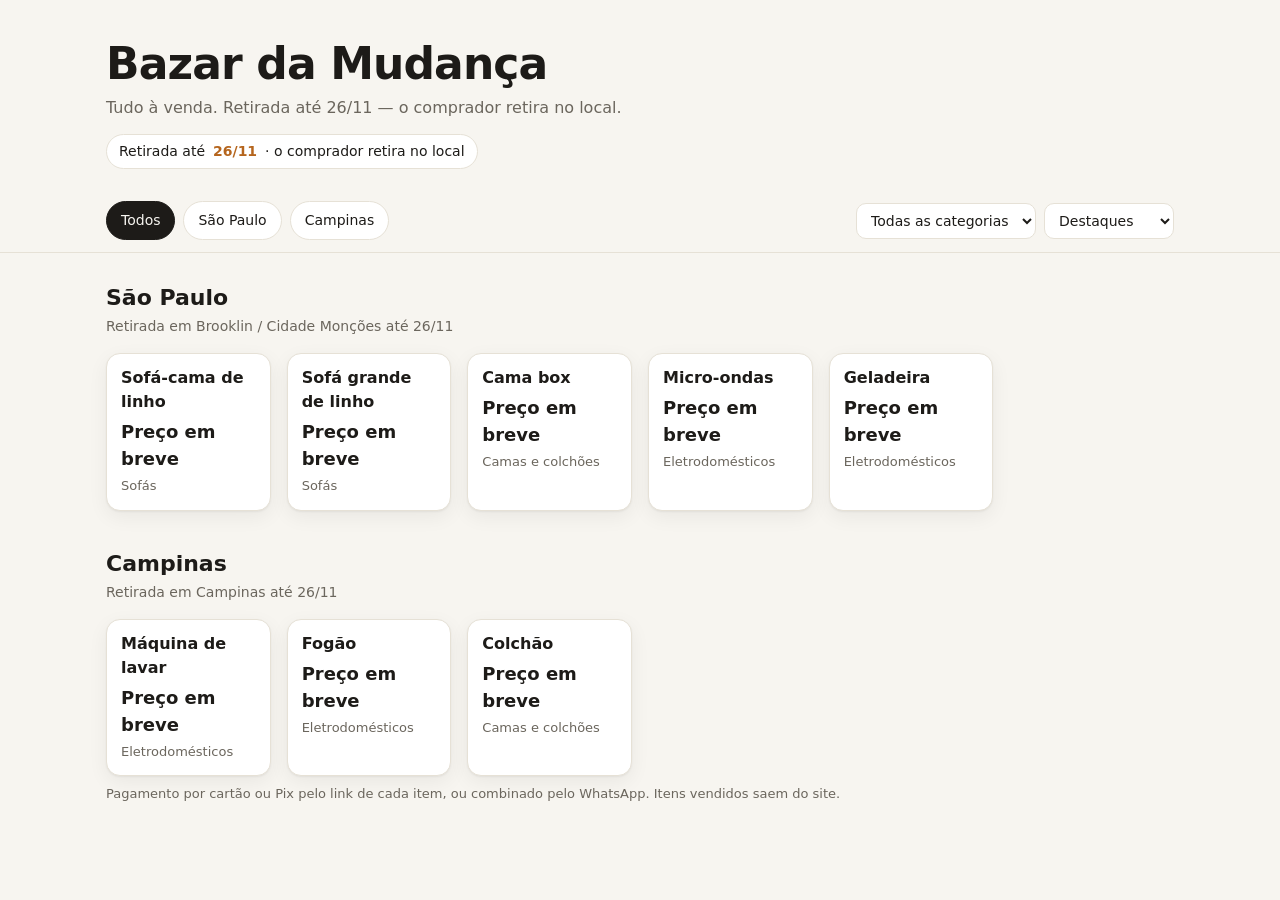
==== index.html @ 938e706e "Bazar da Mudança: vitrine, admin e dados iniciais Co-Authored-By: Claude Opus 5.5 <noreply@anthropic" ====
<!doctype html>
<html lang="pt-BR">
<head>
<meta charset="utf-8">
<meta name="viewport" content="width=device-width,initial-scale=1">
<title>Bazar da Mudança</title>
<meta name="description" content="Móveis e eletrodomésticos à venda em São Paulo e Campinas. Retirada até 26/11.">
<meta property="og:title" content="Bazar da Mudança — SP e Campinas">
<meta property="og:description" content="Sofás, cama box, geladeira, fogão e mais. Retirada até 26/11.">
<link rel="stylesheet" href="assets/styles.css">
</head>
<body>
<header class="hero wrap">
  <h1 id="title">Bazar da Mudança</h1>
  <p id="tagline">Tudo à venda.</p>
  <div class="deadline">Retirada até <b id="deadline">26/11</b> · o comprador retira no local</div>
</header>

<nav class="filters" aria-label="Filtros">
  <div class="wrap row">
    <button class="chip" data-city="all" aria-pressed="true">Todos</button>
    <button class="chip" data-city="sp" aria-pressed="false">São Paulo</button>
    <button class="chip" data-city="campinas" aria-pressed="false">Campinas</button>
    <span class="spacer"></span>
    <select id="cat" aria-label="Categoria"><option value="">Todas as categorias</option></select>
    <select id="sort" aria-label="Ordenar">
      <option value="default">Destaques</option>
      <option value="asc">Menor preço</option>
      <option value="desc">Maior preço</option>
    </select>
  </div>
</nav>

<main class="wrap" id="list"></main>

<footer class="wrap">
  Pagamento por cartão ou Pix pelo link de cada item, ou combinado pelo WhatsApp. Itens vendidos saem do site.
</footer>

<dialog id="modal" aria-labelledby="m-title">
  <div style="position:relative">
    <div class="gallery" id="m-gallery"></div>
    <button class="close" id="m-close" aria-label="Fechar">×</button>
  </div>
  <div class="m-body">
    <div>
      <div class="meta" id="m-city"></div>
      <h3 id="m-title"></h3>
      <div class="price" id="m-price"></div>
    </div>
    <p id="m-desc" style="margin:0"></p>
    <div class="meta" id="m-extra"></div>
    <div class="field">
      <label for="m-date">Quando você vai retirar?</label>
      <input type="date" id="m-date" required>
      <div class="hint" id="m-date-hint"></div>
    </div>
    <div class="field">
      <label for="m-name">Seu nome</label>
      <input type="text" id="m-name" autocomplete="name" placeholder="Opcional">
    </div>
    <div class="steps" id="m-actions"></div>
  </div>
</dialog>

<script src="assets/app.js"></script>
</body>
</html>
---- assets/styles.css ----
:root{
  --bg:#f7f5f0;--surface:#fff;--ink:#1d1b18;--muted:#6b665d;--line:#e6e1d6;
  --accent:#2f6f4f;--accent-ink:#fff;--warn:#b5651d;--sold:#9a948a;--wa:#1f9d55;
  --radius:14px;--shadow:0 1px 2px rgba(0,0,0,.05),0 6px 20px rgba(0,0,0,.06);
}
.grid{gap:12px}
@media (min-width:640px){.grid{grid-template-columns:repeat(auto-fill,minmax(230px,1fr));gap:16px}}
@media (prefers-color-scheme:dark){:root{
  --bg:#141311;--surface:#1e1c19;--ink:#f1ede6;--muted:#a59f94;--line:#2e2b27;
  --accent:#5fb48a;--accent-ink:#0f1a14;--warn:#e09a5a;--sold:#6f6a62;--wa:#3cc47a;
  --shadow:0 1px 2px rgba(0,0,0,.3),0 6px 20px rgba(0,0,0,.35);
}}
*{box-sizing:border-box}
html{-webkit-text-size-adjust:100%}
body{margin:0;background:var(--bg);color:var(--ink);font:16px/1.5 "Inter",system-ui,-apple-system,"Segoe UI",Roboto,sans-serif}
a{color:inherit}
.wrap{max-width:1100px;margin:0 auto;padding:0 16px}
header.hero{padding-top:40px;padding-bottom:20px}
.hero h1{font-size:clamp(28px,6vw,44px);line-height:1.1;margin:0 0 8px;letter-spacing:-.02em}
.hero p{margin:0;color:var(--muted);max-width:60ch}
.deadline{display:inline-flex;gap:8px;align-items:center;margin-top:14px;padding:6px 12px;border-radius:999px;background:var(--surface);border:1px solid var(--line);font-size:14px}
.deadline b{color:var(--warn)}
.filters{position:sticky;top:0;z-index:5;background:var(--bg);padding:12px 0;border-bottom:1px solid var(--line)}
.row{display:flex;gap:8px;flex-wrap:wrap;align-items:center}
.chip{border:1px solid var(--line);background:var(--surface);color:var(--ink);padding:8px 14px;border-radius:999px;font:inherit;font-size:14px;cursor:pointer}
.chip[aria-pressed="true"]{background:var(--ink);color:var(--bg);border-color:var(--ink)}
select,input,textarea{font:inherit;color:var(--ink);background:var(--surface);border:1px solid var(--line);border-radius:10px;padding:8px 10px}
.row select{font-size:14px}
.spacer{flex:1}
section.city{padding:28px 0 8px}
section.city h2{font-size:22px;margin:0 0 2px}
section.city .sub{color:var(--muted);font-size:14px;margin:0 0 16px}
.grid{display:grid;grid-template-columns:repeat(auto-fill,minmax(min(100%,160px),1fr));gap:16px}
.card{background:var(--surface);border:1px solid var(--line);border-radius:var(--radius);overflow:hidden;box-shadow:var(--shadow);display:flex;flex-direction:column;cursor:pointer;text-align:left;padding:0;font:inherit;color:inherit}
.card:focus-visible{outline:3px solid var(--accent);outline-offset:2px}
.thumb{aspect-ratio:4/3;background:var(--line);position:relative;overflow:hidden}
.thumb img{width:100%;height:100%;object-fit:cover;display:block}
.thumb .ph{position:absolute;inset:0;display:grid;place-items:center;color:var(--muted);font-size:13px}
.badge{position:absolute;top:10px;left:10px;background:var(--warn);color:#fff;font-size:12px;font-weight:600;padding:3px 8px;border-radius:999px}
.card .body{padding:12px 14px 14px;display:flex;flex-direction:column;gap:4px}
.card h3{font-size:16px;margin:0}
.price{font-weight:700;font-size:18px}
.price s{color:var(--muted);font-weight:400;font-size:14px;margin-left:6px}
.meta{color:var(--muted);font-size:13px}
.empty{color:var(--muted);padding:12px 0}
footer{color:var(--muted);font-size:13px;padding:40px 0}
/* modal */
dialog{border:none;padding:0;border-radius:18px;max-width:720px;width:calc(100% - 24px);background:var(--surface);color:var(--ink);box-shadow:0 20px 60px rgba(0,0,0,.35)}
dialog::backdrop{background:rgba(0,0,0,.5)}
.gallery{display:flex;overflow-x:auto;scroll-snap-type:x mandatory;background:var(--line)}
.gallery img{flex:0 0 100%;width:100%;aspect-ratio:4/3;object-fit:cover;scroll-snap-align:start}
.gallery .ph{flex:0 0 100%;aspect-ratio:4/3;display:grid;place-items:center;color:var(--muted)}
.m-body{padding:18px 20px 22px;display:flex;flex-direction:column;gap:12px}
.m-body h3{margin:0;font-size:22px}
.close{position:absolute;top:10px;right:10px;background:rgba(0,0,0,.55);color:#fff;border:none;width:36px;height:36px;border-radius:50%;font-size:20px;cursor:pointer}
.field label{display:block;font-size:14px;font-weight:600;margin-bottom:4px}
.field input{width:100%}
.hint{font-size:13px;color:var(--muted)}
.btn{display:flex;align-items:center;justify-content:center;gap:8px;width:100%;padding:13px 16px;border-radius:12px;border:none;font:inherit;font-weight:600;cursor:pointer;text-decoration:none}
.btn.primary{background:var(--accent);color:var(--accent-ink)}
.btn.wa{background:var(--wa);color:#fff}
.btn.ghost{background:transparent;border:1px solid var(--line);color:var(--ink)}
.btn[aria-disabled="true"]{opacity:.45;pointer-events:none}
.steps{display:grid;gap:8px}
.step-n{font-size:12px;color:var(--muted);text-transform:uppercase;letter-spacing:.06em}
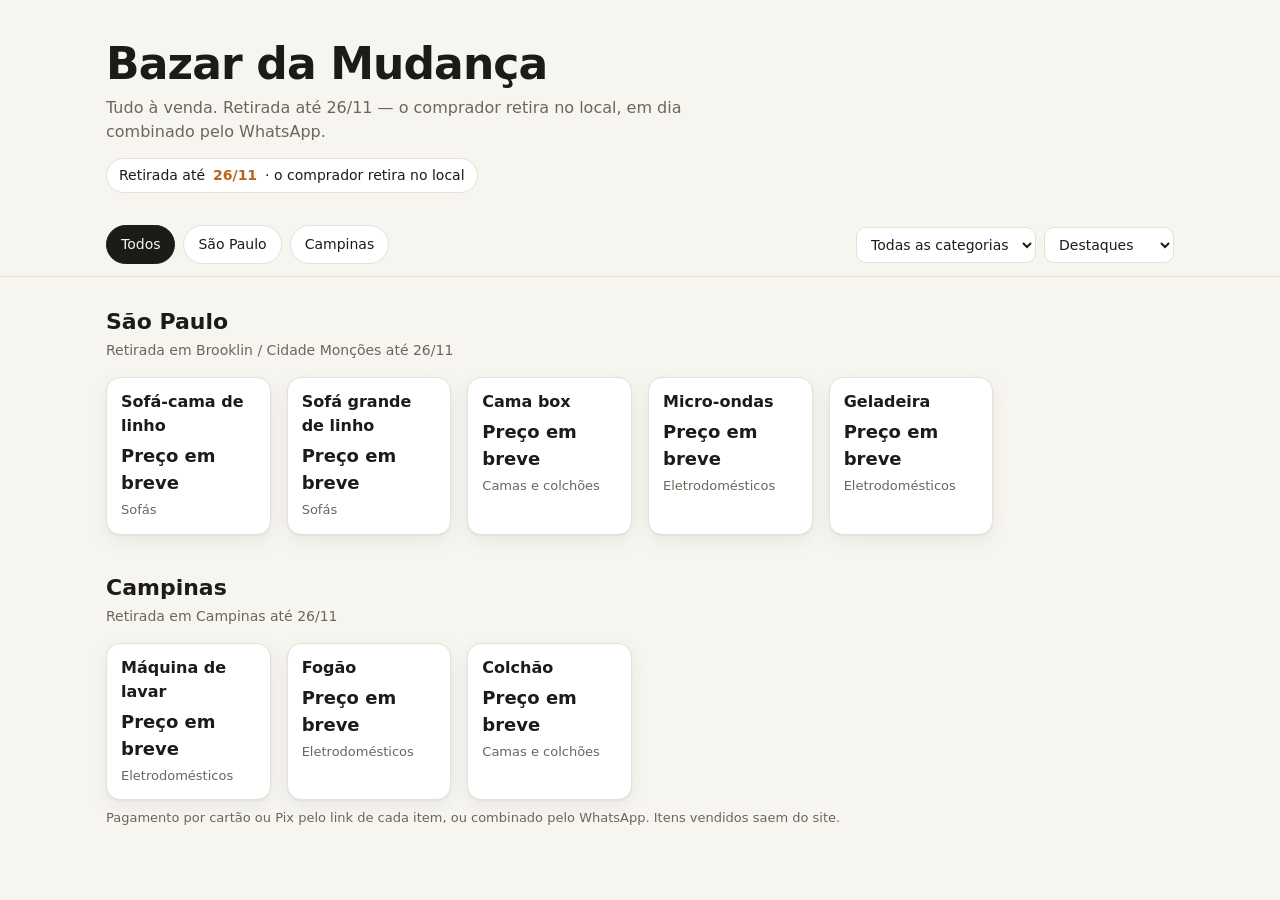
==== commit 5335f523: "Data de retirada vira preferência; analytics com Microsoft Clarity; WhatsApp da Isabella Co-Authored" ====
--- a/index.html
+++ b/index.html
@@ -51,8 +51,8 @@
     <p id="m-desc" style="margin:0"></p>
     <div class="meta" id="m-extra"></div>
     <div class="field">
-      <label for="m-date">Quando você vai retirar?</label>
-      <input type="date" id="m-date" required>
+      <label for="m-date">Data preferida para retirada <span class="hint">(opcional)</span></label>
+      <input type="date" id="m-date">
       <div class="hint" id="m-date-hint"></div>
     </div>
     <div class="field">
